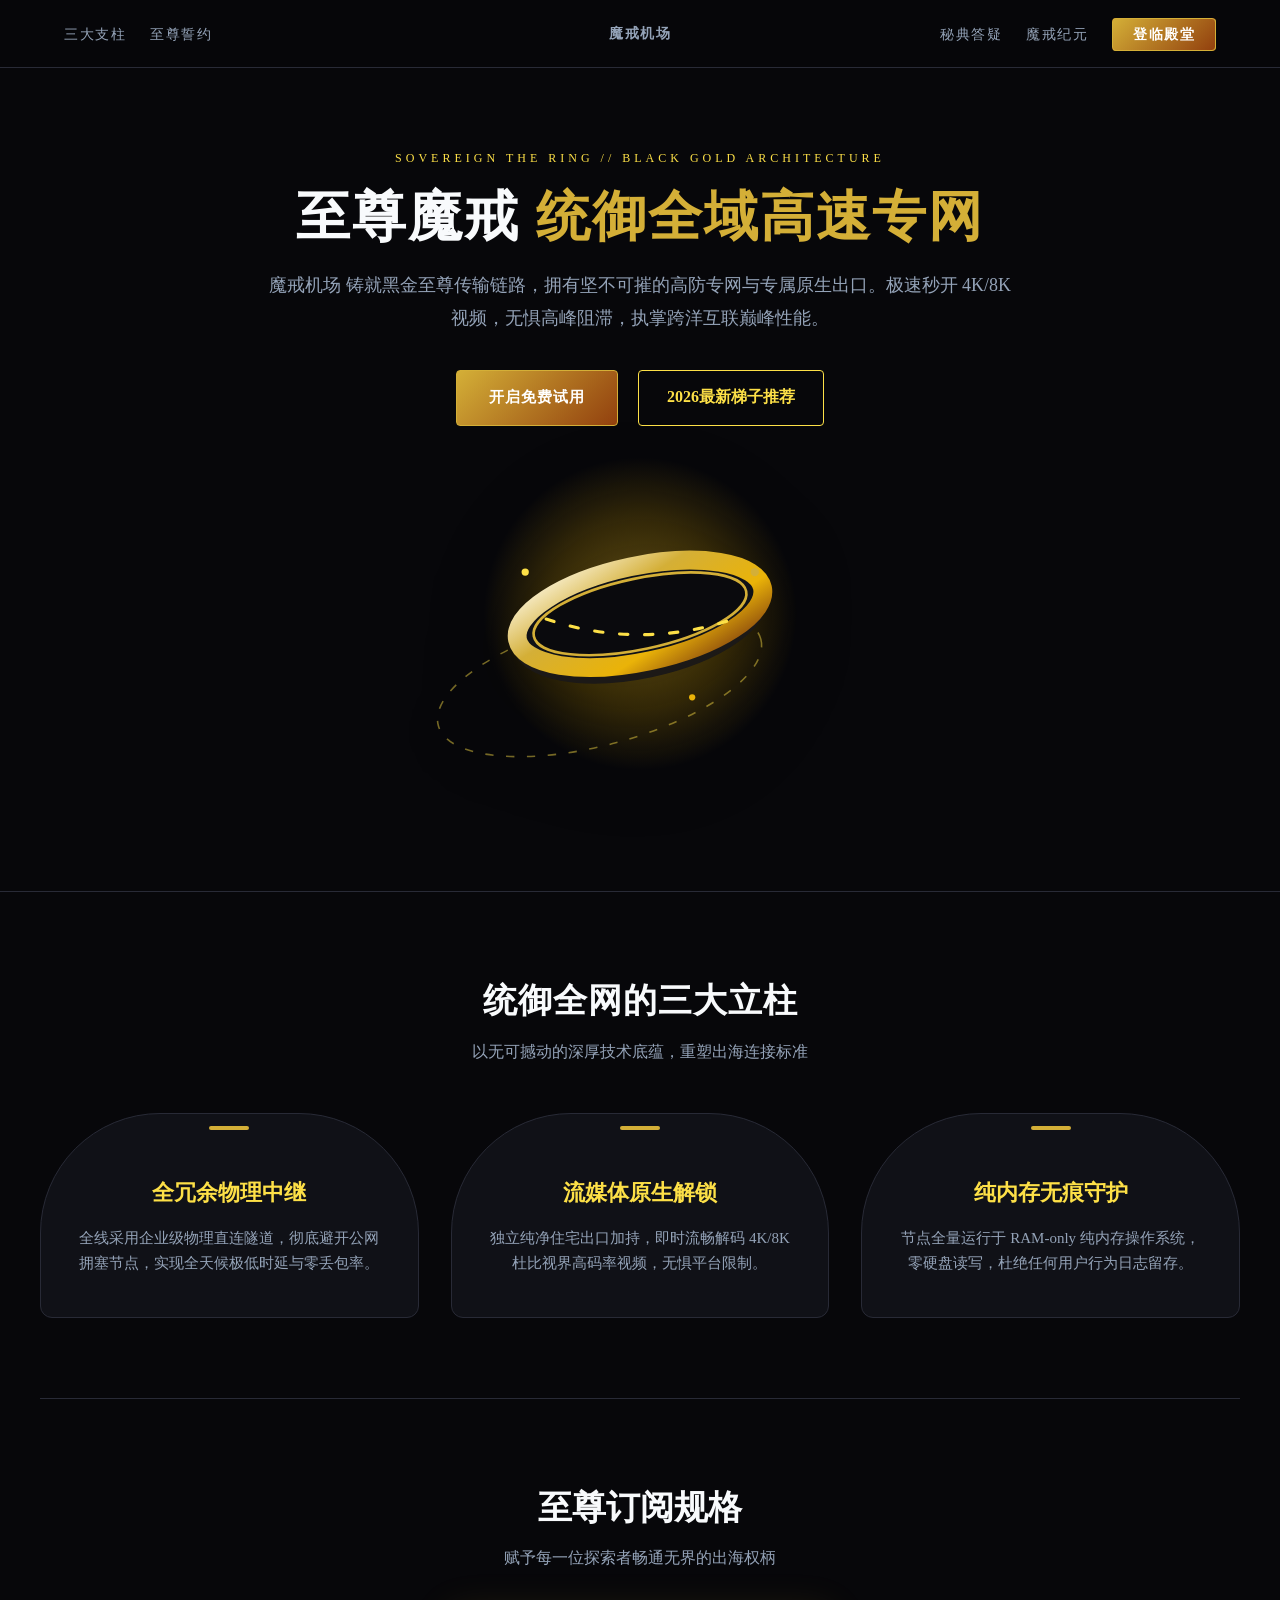
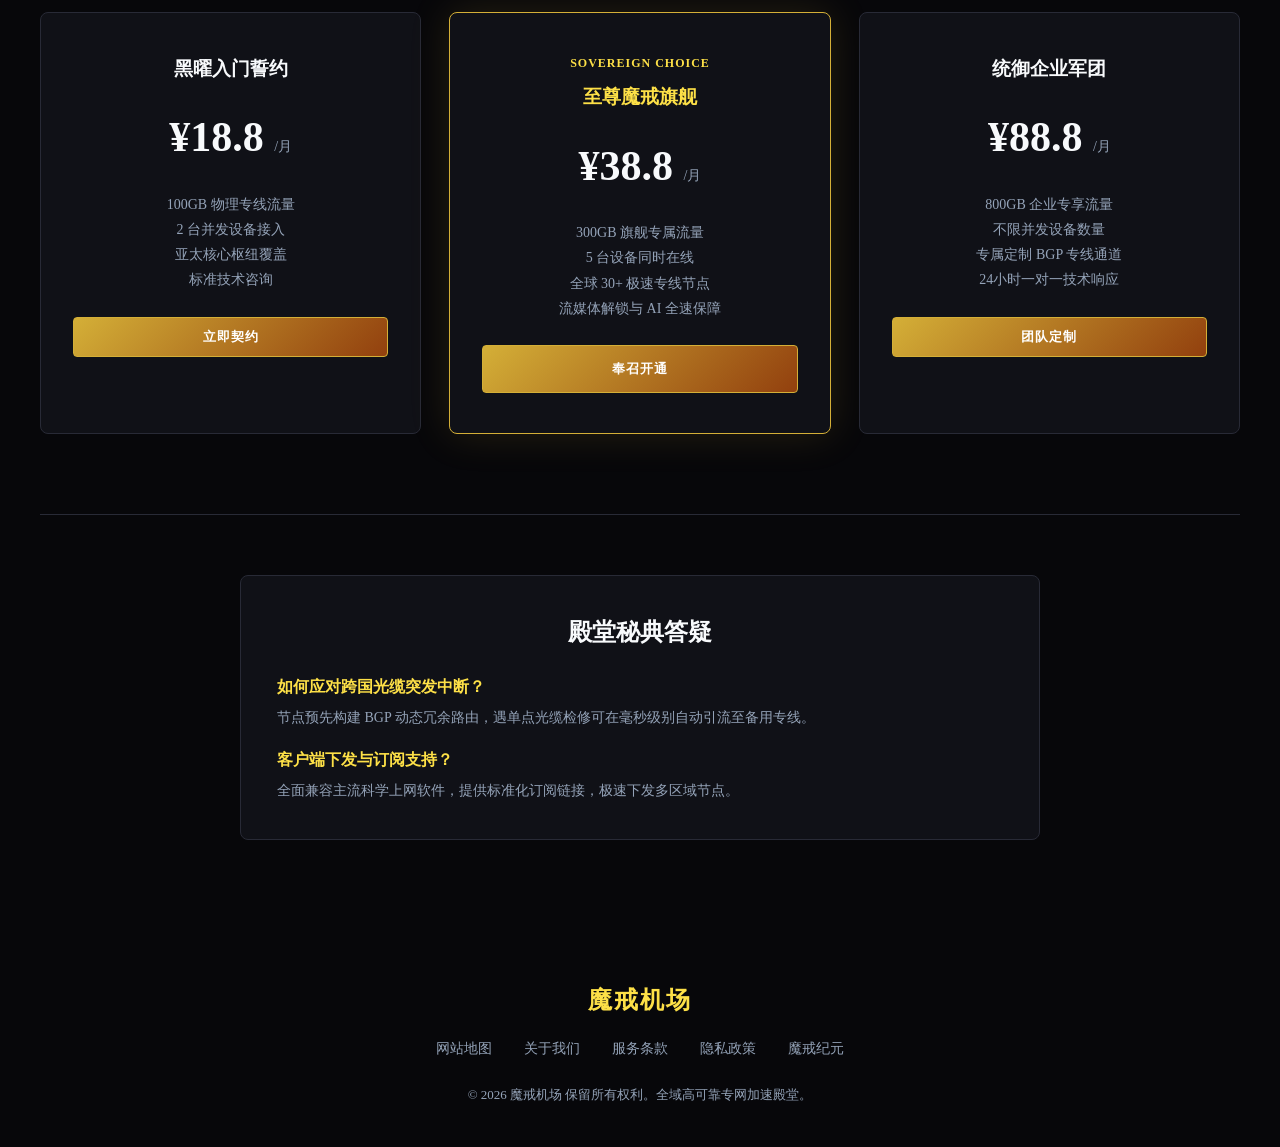
==== index.html @ 1547510c "feat: deploy mojiecloud.cfd landing page with full SEO suite" ====
<!DOCTYPE html>
<html lang="zh-CN">
<head>
  <meta charset="UTF-8">
  <meta name="viewport" content="width=device-width, initial-scale=1.0">
  <title>魔戒机场官方殿堂 - 2026至尊黑金物理专网加速器 | 4K极速秒开与AI大模型优质机场推荐</title>
  <meta name="description" content="魔戒机场以暗黑至尊三柱殿堂架构铸就黑金级专网体验。专属高防物理中继，4K/8K超清秒开无延迟，AI大模型流式交互持续稳固。">
  <link rel="canonical" href="https://mojiecloud.cfd/">
  <link rel="stylesheet" href="style.css">
  <meta property="og:type" content="website">
  <meta property="og:title" content="魔戒机场官方殿堂 - 2026至尊黑金物理专网加速器 | 4K极速秒开与AI大模型优质机场推荐">
  <meta property="og:description" content="魔戒机场以暗黑至尊三柱殿堂架构铸就黑金级专网体验。专属高防物理中继，4K/8K超清秒开无延迟，AI大模型流式交互持续稳固。">
  <meta property="og:url" content="https://mojiecloud.cfd/">
  <script type="application/ld+json">
  {"@context": "https://schema.org", "@type": "Product", "name": "魔戒机场至尊加速殿堂", "description": "魔戒机场以暗黑至尊三柱殿堂架构铸就黑金级专网体验。专属高防物理中继，4K/8K超清秒开无延迟，AI大模型流式交互持续稳固。", "brand": {"@type": "Brand", "name": "魔戒机场"}}
  </script>
</head>
<body>

  <!-- Symmetrical Classical Temple Nav -->
  <nav class="temple-nav">
    <div class="temple-container temple-nav-grid">
      <ul class="temple-nav-left">
        <li><a href="#pillars">三大支柱</a></li>
        <li><a href="#plans">至尊誓约</a></li>
      </ul>
      <a href="index.html" class="temple-crest">魔戒机场</a>
      <ul class="temple-nav-right">
        <li><a href="#faq">秘典答疑</a></li>
        <li><a href="chronicles.html">魔戒纪元</a></li>
        <li><a href="https://ww012.twilightaff.com/#/?code=A56DH1Af" class="btn-temple-gold" target="_blank" rel="nofollow">登临殿堂</a></li>
      </ul>
    </div>
  </nav>

  <!-- Cinematic Centerpiece Hero -->
  <header class="temple-hero">
    <div class="temple-container">
      <div style="font-size:12px; letter-spacing:4px; text-transform:uppercase; color:var(--accent); margin-bottom:16px;">SOVEREIGN THE RING // BLACK GOLD ARCHITECTURE</div>
      <h1 class="temple-hero-title">至尊魔戒 <span>统御全域高速专网</span></h1>
      <p class="temple-hero-lead">魔戒机场 铸就黑金至尊传输链路，拥有坚不可摧的高防专网与专属原生出口。极速秒开 4K/8K 视频，无惧高峰阻滞，执掌跨洋互联巅峰性能。</p>
      
      <div class="temple-hero-actions">
        <a href="https://ww012.twilightaff.com/#/?code=A56DH1Af" class="btn-temple-gold" style="padding:14px 32px; font-size:15px;" target="_blank" rel="nofollow">开启免费试用</a>
        <a href="https://tizilab.net/paihang/" style="padding:12px 28px; border:1px solid var(--accent); color:var(--accent); border-radius:4px; font-weight:700;" target="_blank">2026最新梯子推荐</a>
      </div>

      <div class="temple-halo-ring">
        
        <div class="motion-art-frame mojie-gold-frame" aria-label="黑金至尊魔戒插画">
          <svg class="motion-svg" width="100%" height="340" viewBox="0 0 460 360" fill="none" xmlns="http://www.w3.org/2000/svg">
            <defs>
              <linearGradient id="ringGoldGrad" x1="0%" y1="0%" x2="100%" y2="100%">
                <stop offset="0%" stop-color="#fffbeb"/>
                <stop offset="35%" stop-color="#d4af37"/>
                <stop offset="70%" stop-color="#eab308"/>
                <stop offset="100%" stop-color="#78350f"/>
              </linearGradient>
              <radialGradient id="ringAura" cx="50%" cy="50%" r="50%">
                <stop offset="0%" stop-color="#d4af37" stop-opacity="0.45"/>
                <stop offset="60%" stop-color="#eab308" stop-opacity="0.2"/>
                <stop offset="100%" stop-color="#eab308" stop-opacity="0"/>
              </radialGradient>
            </defs>
            <circle cx="230" cy="180" r="150" fill="url(#ringAura)" class="glow-pulse"/>
            <ellipse cx="230" cy="180" rx="160" ry="60" stroke="#fde047" stroke-width="1.5" stroke-dasharray="8 12" fill="none" opacity="0.45" transform="rotate(-15 230 180)" class="orbital-spin"/>
            <g class="ring-float" transform-origin="230 180">
              <ellipse cx="230" cy="188" rx="120" ry="50" fill="#0f1117" stroke="#1c1917" stroke-width="8" transform="rotate(-12 230 188)"/>
              <ellipse cx="230" cy="180" rx="120" ry="46" fill="none" stroke="url(#ringGoldGrad)" stroke-width="18" transform="rotate(-12 230 180)"/>
              <ellipse cx="230" cy="180" rx="104" ry="34" fill="#0a0a0d" stroke="#d4af37" stroke-width="2.5" transform="rotate(-12 230 180)"/>
              <path d="M 140 185 Q 230 215 320 185" stroke="#fde047" stroke-width="3" stroke-linecap="round" stroke-dasharray="8 16" fill="none" class="rune-shimmer"/>
            </g>
            <circle cx="120" cy="140" r="3.5" fill="#fde047" class="bubble-float-1"/>
            <circle cx="340" cy="140" r="4" fill="#d4af37" class="bubble-float-2"/>
            <circle cx="280" cy="260" r="3" fill="#eab308" class="bubble-float-3"/>
          </svg>
        </div>
        
      </div>
    </div>
  </header>

  <!-- The Three Pillars Architecture -->
  <section id="pillars" class="temple-container pillars-section">
    <div style="text-align:center;">
      <h2 style="font-size:34px; font-weight:900; letter-spacing:1px;">统御全网的三大立柱</h2>
      <p style="color:var(--muted); font-size:16px; margin-top:8px;">以无可撼动的深厚技术底蕴，重塑出海连接标准</p>
    </div>

    <div class="pillars-grid">
      <div class="pillar-card">
        <h3>全冗余物理中继</h3>
        <p>全线采用企业级物理直连隧道，彻底避开公网拥塞节点，实现全天候极低时延与零丢包率。</p>
      </div>
      <div class="pillar-card">
        <h3>流媒体原生解锁</h3>
        <p>独立纯净住宅出口加持，即时流畅解码 4K/8K 杜比视界高码率视频，无惧平台限制。</p>
      </div>
      <div class="pillar-card">
        <h3>纯内存无痕守护</h3>
        <p>节点全量运行于 RAM-only 纯内存操作系统，零硬盘读写，杜绝任何用户行为日志留存。</p>
      </div>
    </div>
  </section>

  <!-- Golden Scroll Tiers -->
  <section id="plans" class="temple-container scroll-tier-section">
    <div style="text-align:center;">
      <h2 style="font-size:34px; font-weight:900;">至尊订阅规格</h2>
      <p style="color:var(--muted); font-size:16px; margin-top:8px;">赋予每一位探索者畅通无界的出海权柄</p>
    </div>

    <div class="tier-columns">
      <div class="temple-tier-card">
        <h3>黑曜入门誓约</h3>
        <div class="temple-tier-price">¥18.8 <span style="font-size:14px; color:var(--muted); font-weight:normal;">/月</span></div>
        <p style="color:var(--muted); font-size:14px; line-height:1.8; margin-bottom:24px;">
          100GB 物理专线流量<br>2 台并发设备接入<br>亚太核心枢纽覆盖<br>标准技术咨询
        </p>
        <a href="https://ww012.twilightaff.com/#/?code=A56DH1Af" class="btn-temple-gold" style="display:block;" target="_blank" rel="nofollow">立即契约</a>
      </div>

      <div class="temple-tier-card featured">
        <div style="color:var(--accent); font-size:12px; font-weight:800; letter-spacing:1px; margin-bottom:8px;">SOVEREIGN CHOICE</div>
        <h3 style="color:var(--accent);">至尊魔戒旗舰</h3>
        <div class="temple-tier-price">¥38.8 <span style="font-size:14px; color:var(--muted); font-weight:normal;">/月</span></div>
        <p style="color:var(--muted); font-size:14px; line-height:1.8; margin-bottom:24px;">
          300GB 旗舰专属流量<br>5 台设备同时在线<br>全球 30+ 极速专线节点<br>流媒体解锁与 AI 全速保障
        </p>
        <a href="https://ww012.twilightaff.com/#/?code=A56DH1Af" class="btn-temple-gold" style="display:block; padding:12px;" target="_blank" rel="nofollow">奉召开通</a>
      </div>

      <div class="temple-tier-card">
        <h3>统御企业军团</h3>
        <div class="temple-tier-price">¥88.8 <span style="font-size:14px; color:var(--muted); font-weight:normal;">/月</span></div>
        <p style="color:var(--muted); font-size:14px; line-height:1.8; margin-bottom:24px;">
          800GB 企业专享流量<br>不限并发设备数量<br>专属定制 BGP 专线通道<br>24小时一对一技术响应
        </p>
        <a href="https://ww012.twilightaff.com/#/?code=A56DH1Af" class="btn-temple-gold" style="display:block;" target="_blank" rel="nofollow">团队定制</a>
      </div>
    </div>
  </section>

  <!-- FAQ -->
  <section id="faq" class="temple-container" style="padding:60px 0;">
    <div style="background:var(--panel); border:1px solid var(--border); border-radius:8px; padding:36px; max-width:800px; margin:0 auto;">
      <h2 style="font-size:24px; margin-bottom:20px; text-align:center;">殿堂秘典答疑</h2>
      <div style="margin-bottom:16px;">
        <h4 style="font-size:16px; color:var(--accent); margin-bottom:6px;">如何应对跨国光缆突发中断？</h4>
        <p style="font-size:14px; color:var(--muted);">节点预先构建 BGP 动态冗余路由，遇单点光缆检修可在毫秒级别自动引流至备用专线。</p>
      </div>
      <div>
        <h4 style="font-size:16px; color:var(--accent); margin-bottom:6px;">客户端下发与订阅支持？</h4>
        <p style="font-size:14px; color:var(--muted);">全面兼容主流科学上网软件，提供标准化订阅链接，极速下发多区域节点。</p>
      </div>
    </div>
  </section>

  <!-- Monolithic Temple Footer -->
  <footer class="temple-container temple-footer">
    <div style="font-size:24px; font-weight:900; color:var(--accent); letter-spacing:2px; margin-bottom:16px;">魔戒机场</div>
    <ul class="temple-footer-links">
      <li><a href="sitemap.html">网站地图</a></li>
      <li><a href="about.html">关于我们</a></li>
      <li><a href="terms.html">服务条款</a></li>
      <li><a href="privacy.html">隐私政策</a></li>
      <li><a href="chronicles.html">魔戒纪元</a></li>
    </ul>
    <p style="font-size:13px; color:var(--muted);">© 2026 魔戒机场 保留所有权利。全域高可靠专网加速殿堂。</p>
  </footer>

</body>
</html>
---- style.css ----
/* Archetype 7: Dark Sovereign Temple (mojiecloud.cfd) */
:root {
  --primary: #d4af37;
  --secondary: #eab308;
  --accent: #fde047;
  --bg: #07070a;
  --panel: #101117;
  --border: #282a36;
  --text: #f8fafc;
  --muted: #94a3b8;
  --link-color: #fde047;
}
* { box-sizing: border-box; margin: 0; padding: 0; }
body { background: var(--bg); color: var(--text); font-family: Georgia, -apple-system, "Songti SC", serif; line-height: 1.7; }
a { color: var(--link-color); text-decoration: none; }
a:visited { color: var(--link-color); }
a:hover { color: var(--primary); text-decoration: underline; }

/* Symmetrical Classical Temple Nav (Left 3 - Center Crest - Right 3) */
.temple-nav { border-bottom: 1px solid var(--border); padding: 20px 0; background: rgba(7, 7, 10, 0.96); position: sticky; top: 0; z-index: 99; }
.temple-container { max-width: 1200px; margin: 0 auto; padding: 0 24px; }
.temple-nav-grid { display: grid; grid-template-columns: 1fr auto 1fr; align-items: center; }
.temple-nav-left { list-style: none; display: flex; gap: 24px; }
.temple-nav-right { list-style: none; display: flex; gap: 24px; justify-content: flex-end; align-items: center; }
.temple-nav a { font-size: 14px; letter-spacing: 1.5px; text-transform: uppercase; color: var(--muted); }
.temple-nav a:hover { color: var(--accent); }
.temple-crest { font-size: 24px; font-weight: 900; letter-spacing: 3px; color: var(--accent); text-align: center; }
.btn-temple-gold { background: linear-gradient(135deg, var(--primary), #92400e); color: #fff !important; padding: 8px 20px; border-radius: 4px; font-weight: 700; font-size: 13px; letter-spacing: 1px; border: 1px solid var(--primary); text-decoration: none !important; }

/* Cinematic Centerpiece Hero */
.temple-hero { padding: 80px 0 60px; text-align: center; border-bottom: 1px solid var(--border); }
.temple-halo-ring { max-width: 480px; margin: 0 auto 30px; }
.temple-hero-title { font-size: 54px; font-weight: 900; letter-spacing: 2px; line-height: 1.2; margin-bottom: 20px; }
.temple-hero-title span { color: var(--primary); }
.temple-hero-lead { font-size: 18px; color: var(--muted); max-width: 760px; margin: 0 auto 36px; line-height: 1.8; }
.temple-hero-actions { display: flex; justify-content: center; gap: 20px; flex-wrap: wrap; }

/* The Three Pillars Architecture (Tall arched monoliths) */
.pillars-section { padding: 80px 0; border-bottom: 1px solid var(--border); }
.pillars-grid { display: grid; grid-template-columns: repeat(3, 1fr); gap: 32px; margin-top: 48px; }
.pillar-card { background: var(--panel); border: 1px solid var(--border); border-radius: 120px 120px 12px 12px; padding: 60px 32px 40px; text-align: center; display: flex; flex-direction: column; position: relative; }
.pillar-card::before { content: ""; position: absolute; top: 12px; left: 50%; transform: translateX(-50%); width: 40px; height: 4px; background: var(--primary); border-radius: 2px; }
.pillar-card h3 { font-size: 22px; margin-bottom: 14px; color: var(--accent); }
.pillar-card p { font-size: 15px; color: var(--muted); line-height: 1.7; }

/* Golden Scroll Tiers */
.scroll-tier-section { padding: 80px 0; border-bottom: 1px solid var(--border); }
.tier-columns { display: grid; grid-template-columns: repeat(3, 1fr); gap: 28px; margin-top: 40px; }
.temple-tier-card { background: var(--panel); border: 1px solid var(--border); padding: 40px 32px; text-align: center; border-radius: 8px; }
.temple-tier-card.featured { border-color: var(--primary); box-shadow: 0 0 40px rgba(212, 175, 55, 0.15); }
.temple-tier-price { font-size: 42px; font-weight: 900; margin: 18px 0; color: var(--text); }

/* Monolithic Temple Footer */
.temple-footer { padding: 80px 0 40px; text-align: center; }
.temple-footer-links { list-style: none; display: flex; justify-content: center; gap: 32px; margin-bottom: 24px; font-size: 14px; }
.temple-footer-links a { color: var(--muted); }
.temple-footer-links a:hover { color: var(--accent); }

@media (max-width: 900px) {
  .temple-nav-grid { grid-template-columns: 1fr; gap: 16px; text-align: center; }
  .temple-nav-left, .temple-nav-right { justify-content: center; }
  .temple-hero-title { font-size: 36px; }
  .pillars-grid { grid-template-columns: 1fr; }
  .tier-columns { grid-template-columns: 1fr; }
}


/* ==========================================================================
   Hero SVG Motion Core & Animation Keyframes (Guaranteed Visibility)
   ========================================================================== */
.motion-art-frame {
  width: 100% !important;
  max-width: 480px !important;
  min-height: 280px !important;
  margin: 0 auto !important;
  display: flex !important;
  justify-content: center !important;
  align-items: center !important;
  position: relative !important;
  flex-shrink: 0 !important;
}

.motion-svg {
  width: 100% !important;
  max-width: 480px !important;
  height: auto !important;
  min-height: 260px !important;
  display: block !important;
  overflow: visible !important;
  filter: drop-shadow(0 15px 35px rgba(0, 0, 0, 0.65)) !important;
}

@keyframes glowPulse {
  0%, 100% { transform: scale(1); opacity: 0.8; }
  50% { transform: scale(1.08); opacity: 1; }
}

@keyframes creamBounce {
  0%, 100% { transform: translateY(0); }
  50% { transform: translateY(-5px); }
}

@keyframes berryFloat {
  0%, 100% { transform: translateY(0) rotate(0deg); }
  50% { transform: translateY(-6px) rotate(4deg); }
}

@keyframes strawShake {
  0%, 100% { transform: rotate(0deg); }
  50% { transform: rotate(-2.5deg); }
}

@keyframes bubbleFloat {
  0% { transform: translateY(0); opacity: 0.25; }
  50% { opacity: 0.9; }
  100% { transform: translateY(-24px); opacity: 0; }
}

@keyframes ringFloat {
  0%, 100% { transform: translateY(0) rotate(-12deg); }
  50% { transform: translateY(-10px) rotate(-8deg); }
}

@keyframes runeShimmer {
  0%, 100% { opacity: 0.35; stroke-dashoffset: 0; }
  50% { opacity: 1; stroke-dashoffset: 24; }
}

@keyframes spinCW {
  from { transform: rotate(0deg); }
  to { transform: rotate(360deg); }
}

@keyframes spinCCW {
  from { transform: rotate(0deg); }
  to { transform: rotate(-360deg); }
}

@keyframes stepPulse {
  0%, 100% { opacity: 0.7; transform: translateY(0); }
  50% { opacity: 1; transform: translateY(-4px); }
}

@keyframes cloudDrift {
  0%, 100% { transform: translateX(0); }
  50% { transform: translateX(16px); }
}

@keyframes rayAscend {
  0% { stroke-dashoffset: 20; opacity: 0.2; }
  50% { opacity: 0.95; }
  100% { stroke-dashoffset: 0; opacity: 0.2; }
}

.glow-pulse { animation: glowPulse 4s ease-in-out infinite; transform-origin: center; }
.cream-bounce { animation: creamBounce 3.5s ease-in-out infinite; }
.berry-float { animation: berryFloat 3s ease-in-out infinite; transform-origin: 230px 85px; }
.straw-shake { animation: strawShake 4s ease-in-out infinite; transform-origin: 210px 250px; }
.bubble-float-1 { animation: bubbleFloat 3s ease-in-out infinite; }
.bubble-float-2 { animation: bubbleFloat 4.2s ease-in-out infinite 0.8s; }
.bubble-float-3 { animation: bubbleFloat 3.6s ease-in-out infinite 1.5s; }

.ring-float { animation: ringFloat 5s ease-in-out infinite; }
.rune-shimmer { animation: runeShimmer 3s ease-in-out infinite; }
.orbital-spin { animation: spinCW 25s linear infinite; transform-origin: 230px 180px; }
.ring-spin-cw { animation: spinCW 18s linear infinite; transform-origin: 230px 180px; }
.ring-spin-ccw { animation: spinCCW 24s linear infinite; transform-origin: 230px 180px; }

.step-pulse-1 { animation: stepPulse 3s ease-in-out infinite 0s; }
.step-pulse-2 { animation: stepPulse 3s ease-in-out infinite 0.7s; }
.step-pulse-3 { animation: stepPulse 3s ease-in-out infinite 1.4s; }
.step-pulse-4 { animation: stepPulse 3s ease-in-out infinite 2.1s; }
.cloud-drift-1 { animation: cloudDrift 6s ease-in-out infinite; }
.cloud-drift-2 { animation: cloudDrift 7s ease-in-out infinite 1s; }
.ray-ascend { animation: rayAscend 2.5s linear infinite; }
.crystal-spin { animation: spinCW 12s linear infinite; transform-origin: center; }
.mint-leaf-float { animation: berryFloat 4s ease-in-out infinite; transform-origin: 230px 95px; }

@media (prefers-reduced-motion: reduce) {
  * {
    animation-duration: 0.01ms !important;
    animation-iteration-count: 1 !important;
    transition-duration: 0.01ms !important;
  }
}
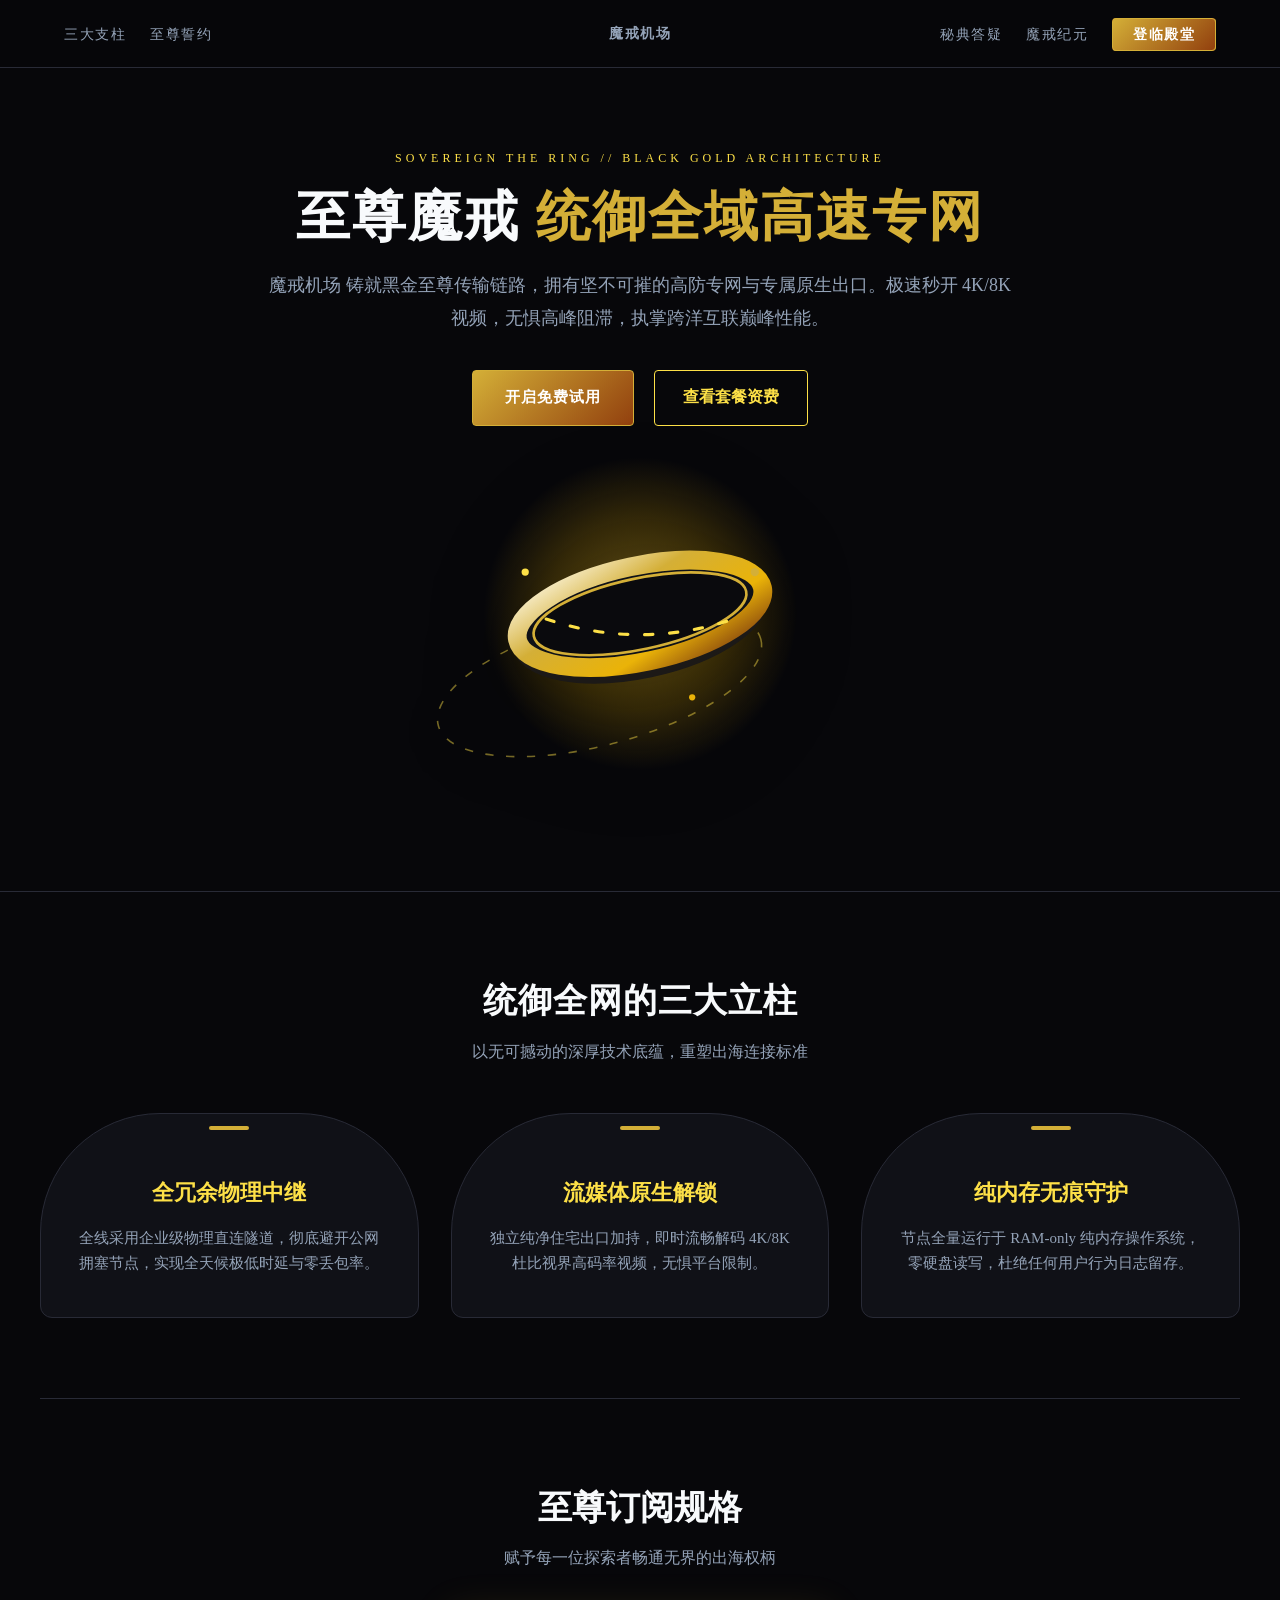
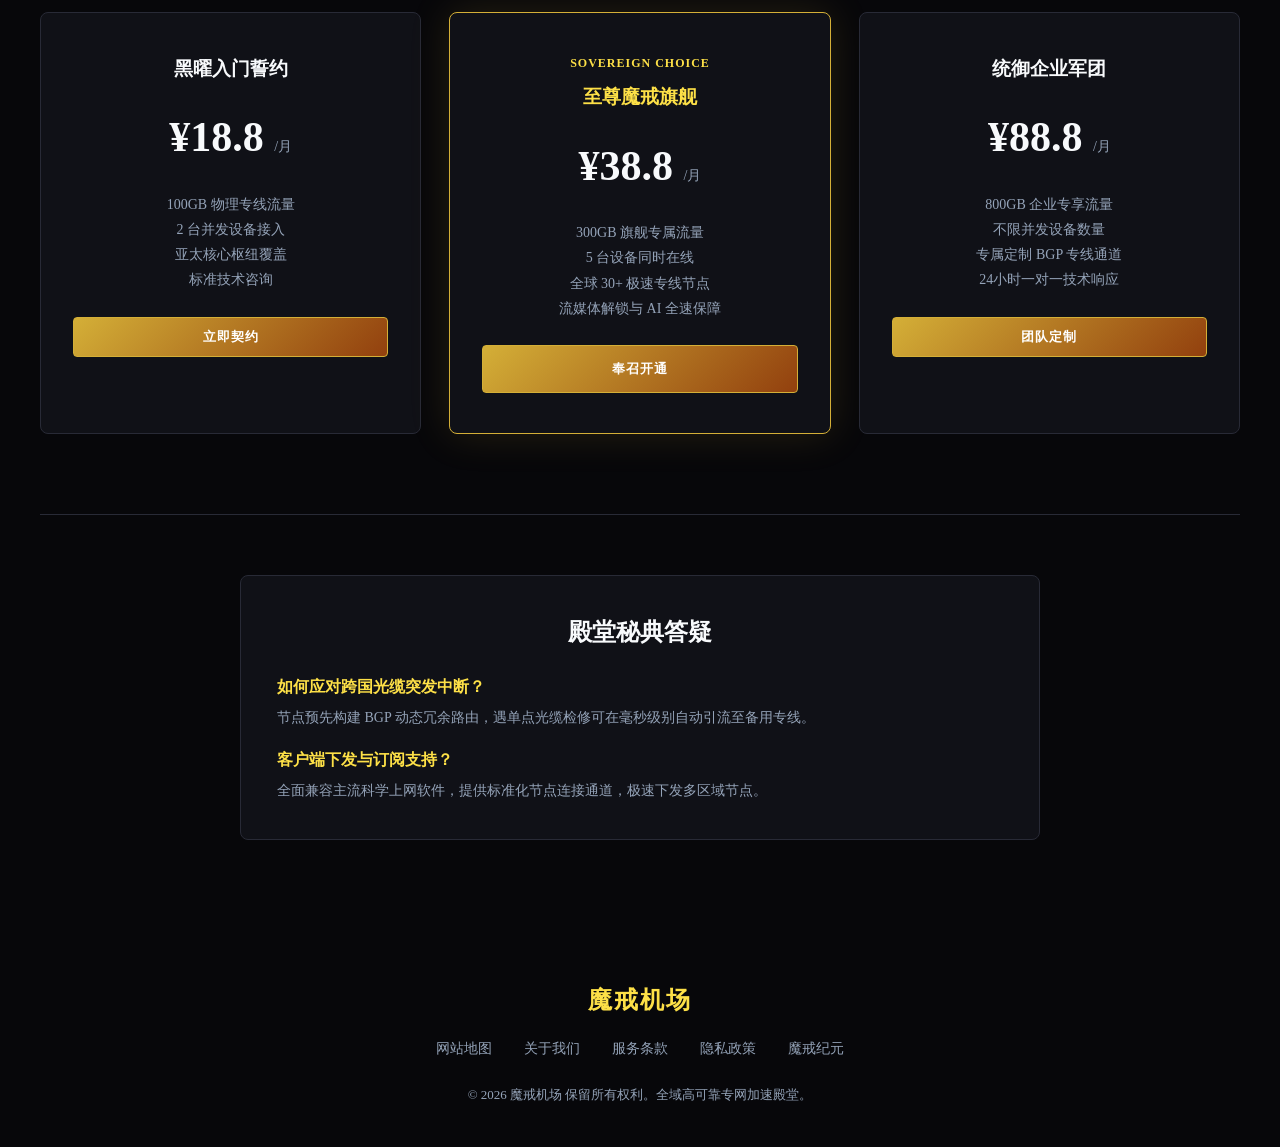
==== commit 7f04c593: "fix: remove external blog links, desensitize subscription terms, and align official landing page sty" ====
--- a/index.html
+++ b/index.html
@@ -42,7 +42,7 @@
       
       <div class="temple-hero-actions">
         <a href="https://ww012.twilightaff.com/#/?code=A56DH1Af" class="btn-temple-gold" style="padding:14px 32px; font-size:15px;" target="_blank" rel="nofollow">开启免费试用</a>
-        <a href="https://tizilab.net/paihang/" style="padding:12px 28px; border:1px solid var(--accent); color:var(--accent); border-radius:4px; font-weight:700;" target="_blank">2026最新梯子推荐</a>
+        <a href="#plans" style="padding:12px 28px; border:1px solid var(--accent); color:var(--accent); border-radius:4px; font-weight:700;" target="_blank">查看套餐资费</a>
       </div>
 
       <div class="temple-halo-ring">
@@ -151,7 +151,7 @@
       </div>
       <div>
         <h4 style="font-size:16px; color:var(--accent); margin-bottom:6px;">客户端下发与订阅支持？</h4>
-        <p style="font-size:14px; color:var(--muted);">全面兼容主流科学上网软件，提供标准化订阅链接，极速下发多区域节点。</p>
+        <p style="font-size:14px; color:var(--muted);">全面兼容主流科学上网软件，提供标准化节点连接通道，极速下发多区域节点。</p>
       </div>
     </div>
   </section>
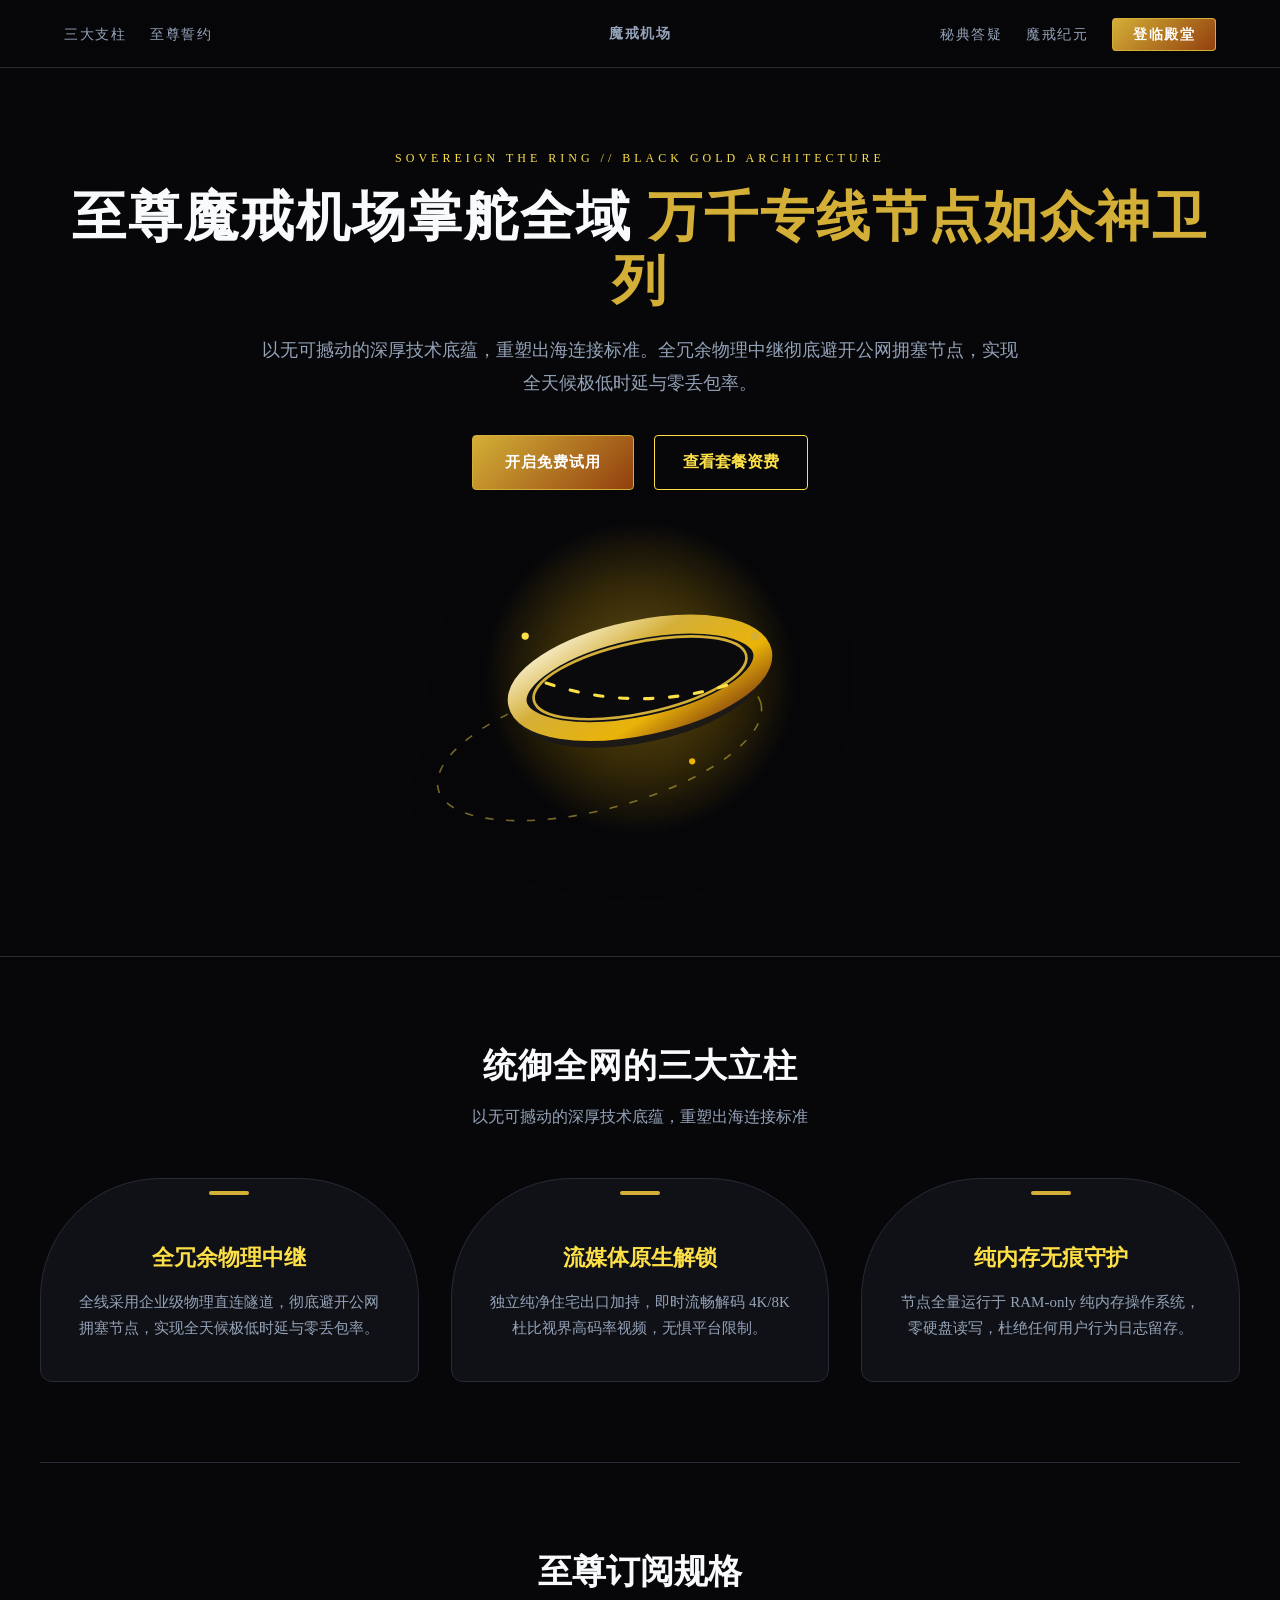
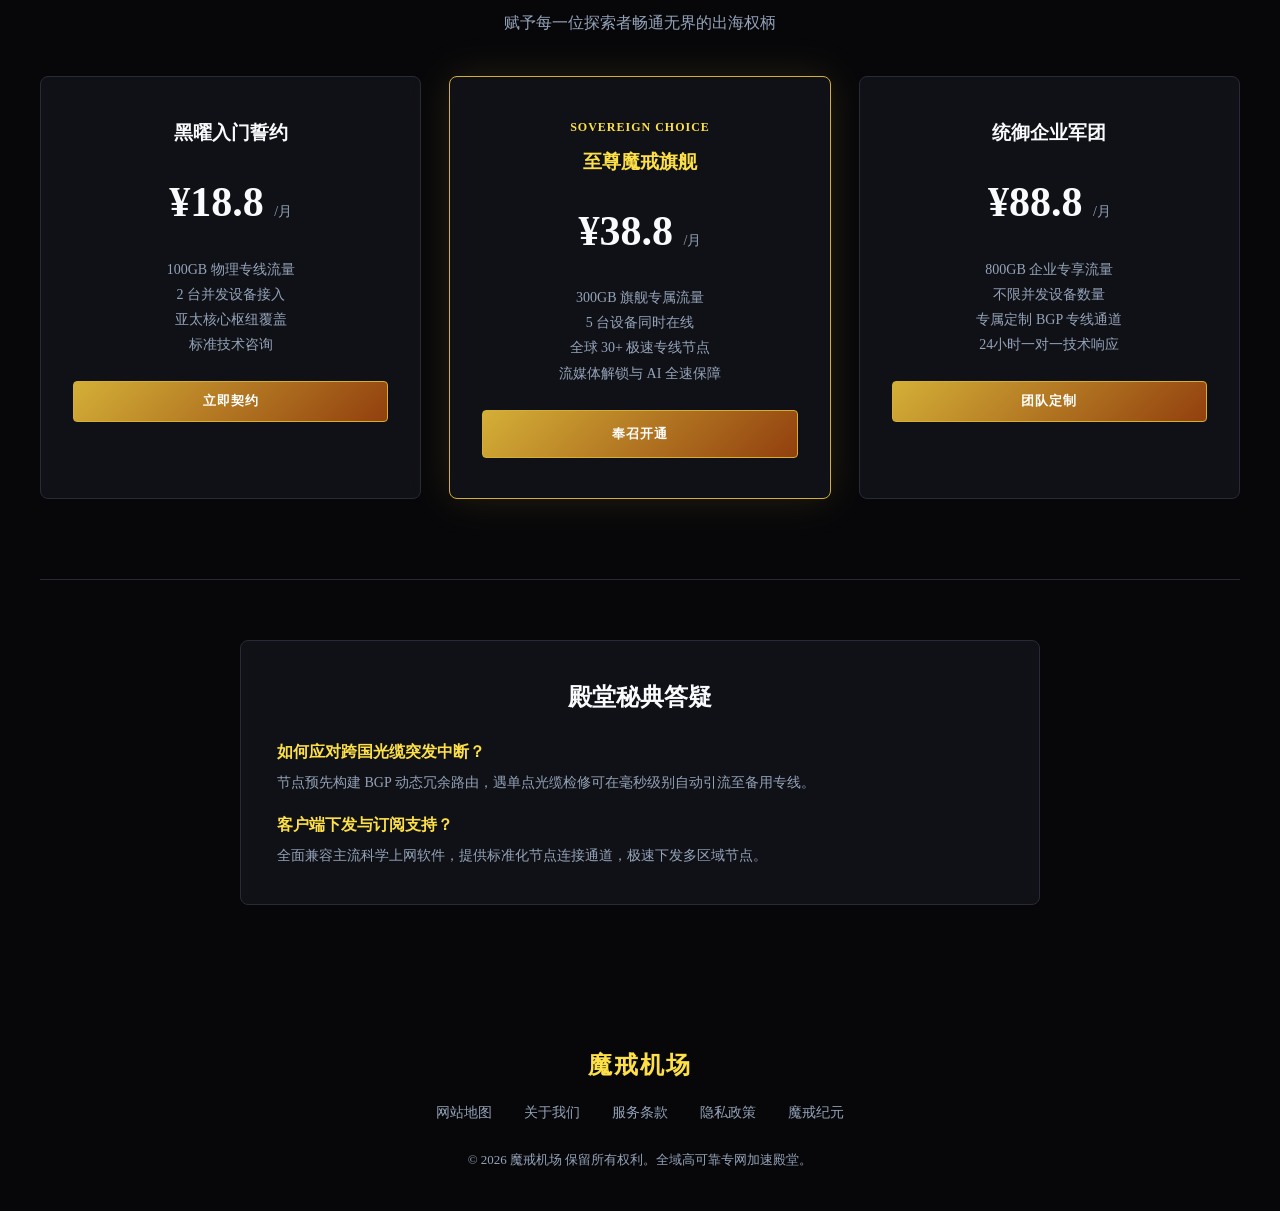
==== commit 166b97ed: "revert: restore original layout and structure prior to pricing changes while keeping bespoke hero in" ====
--- a/index.html
+++ b/index.html
@@ -3,7 +3,7 @@
 <head>
   <meta charset="UTF-8">
   <meta name="viewport" content="width=device-width, initial-scale=1.0">
-  <title>魔戒机场官方殿堂 - 2026至尊黑金物理专网加速器 | 4K极速秒开与AI大模型优质机场推荐</title>
+  <title>魔戒机场核心专网 - 2026至尊黑金物理专网加速器 | 4K极速秒开与AI大模型优质机场推荐</title>
   <meta name="description" content="魔戒机场以暗黑至尊三柱殿堂架构铸就黑金级专网体验。专属高防物理中继，4K/8K超清秒开无延迟，AI大模型流式交互持续稳固。">
   <link rel="canonical" href="https://mojiecloud.cfd/">
   <link rel="stylesheet" href="style.css">
@@ -37,8 +37,8 @@
   <header class="temple-hero">
     <div class="temple-container">
       <div style="font-size:12px; letter-spacing:4px; text-transform:uppercase; color:var(--accent); margin-bottom:16px;">SOVEREIGN THE RING // BLACK GOLD ARCHITECTURE</div>
-      <h1 class="temple-hero-title">至尊魔戒 <span>统御全域高速专网</span></h1>
-      <p class="temple-hero-lead">魔戒机场 铸就黑金至尊传输链路，拥有坚不可摧的高防专网与专属原生出口。极速秒开 4K/8K 视频，无惧高峰阻滞，执掌跨洋互联巅峰性能。</p>
+      <h1 class="temple-hero-title">至尊魔戒机场掌舵全域 <span>万千专线节点如众神卫列</span></h1>
+      <p class="temple-hero-lead">以无可撼动的深厚技术底蕴，重塑出海连接标准。全冗余物理中继彻底避开公网拥塞节点，实现全天候极低时延与零丢包率。</p>
       
       <div class="temple-hero-actions">
         <a href="https://ww012.twilightaff.com/#/?code=A56DH1Af" class="btn-temple-gold" style="padding:14px 32px; font-size:15px;" target="_blank" rel="nofollow">开启免费试用</a>
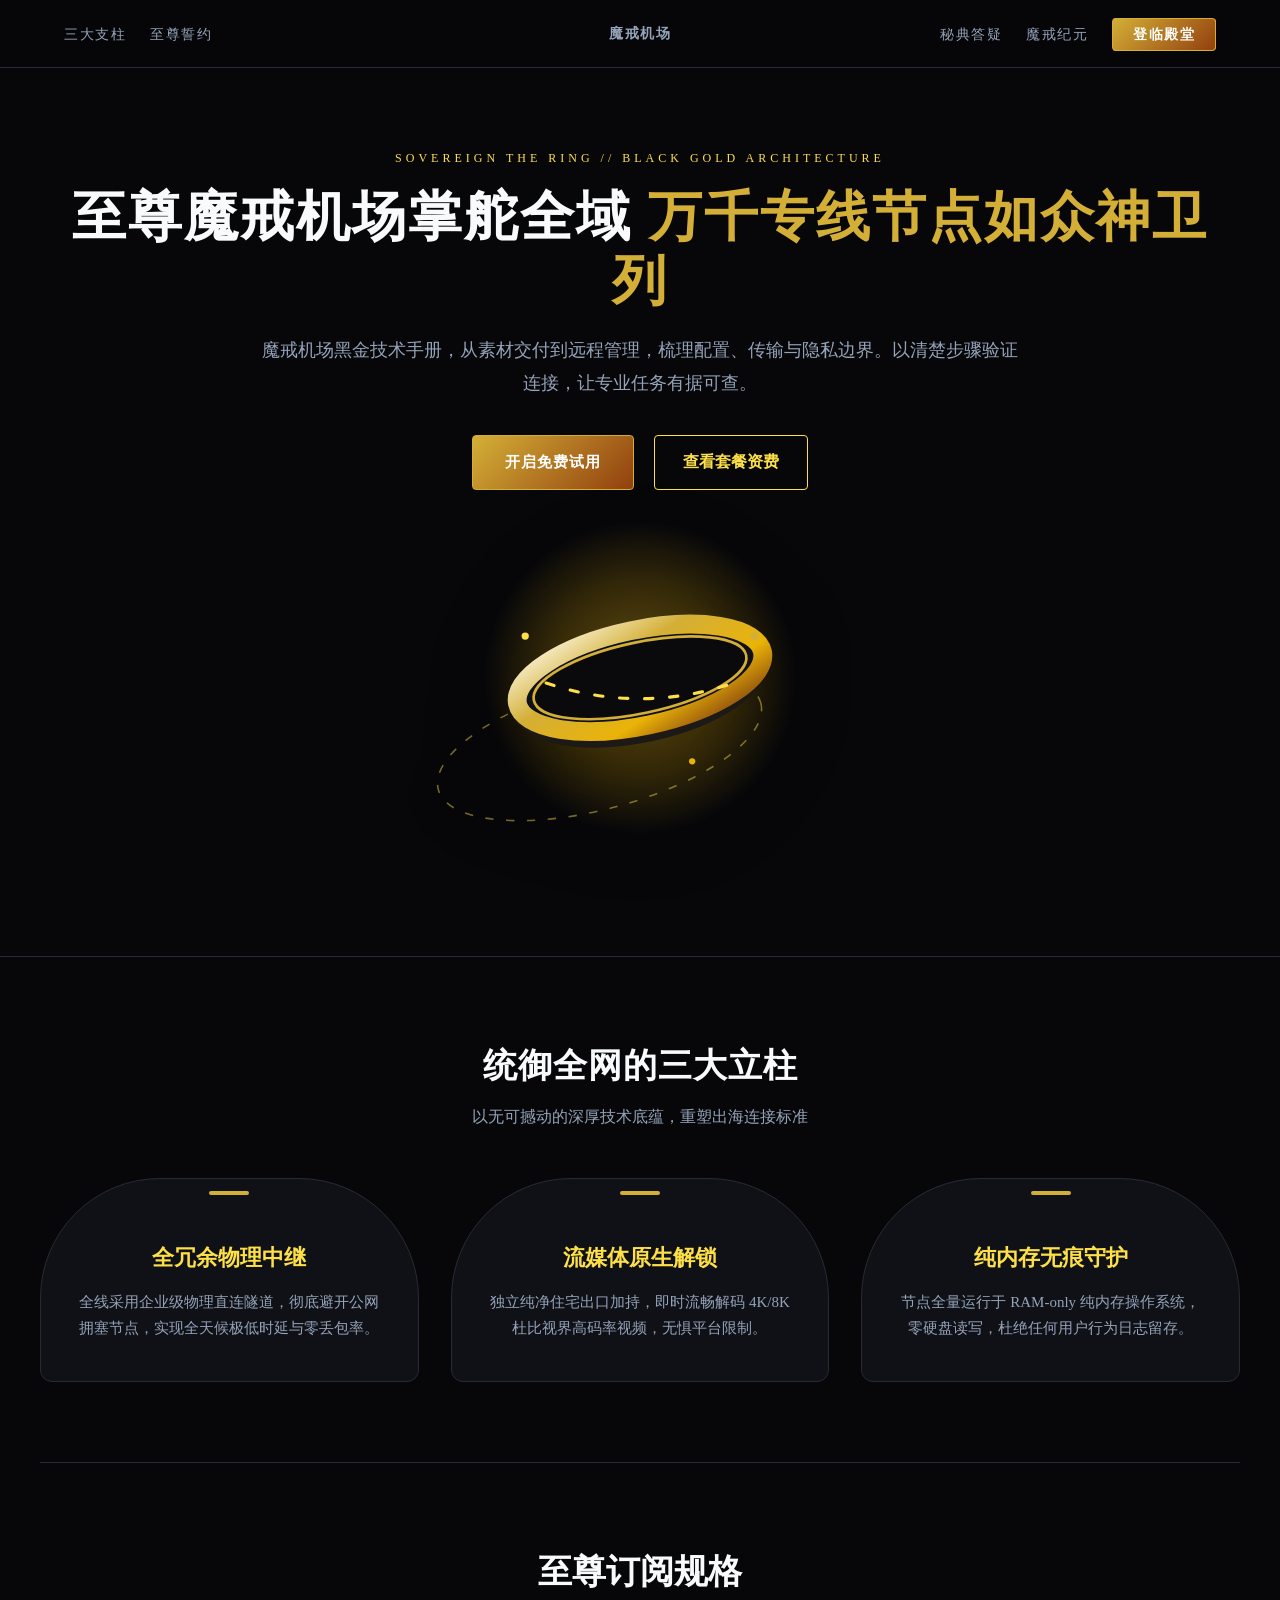
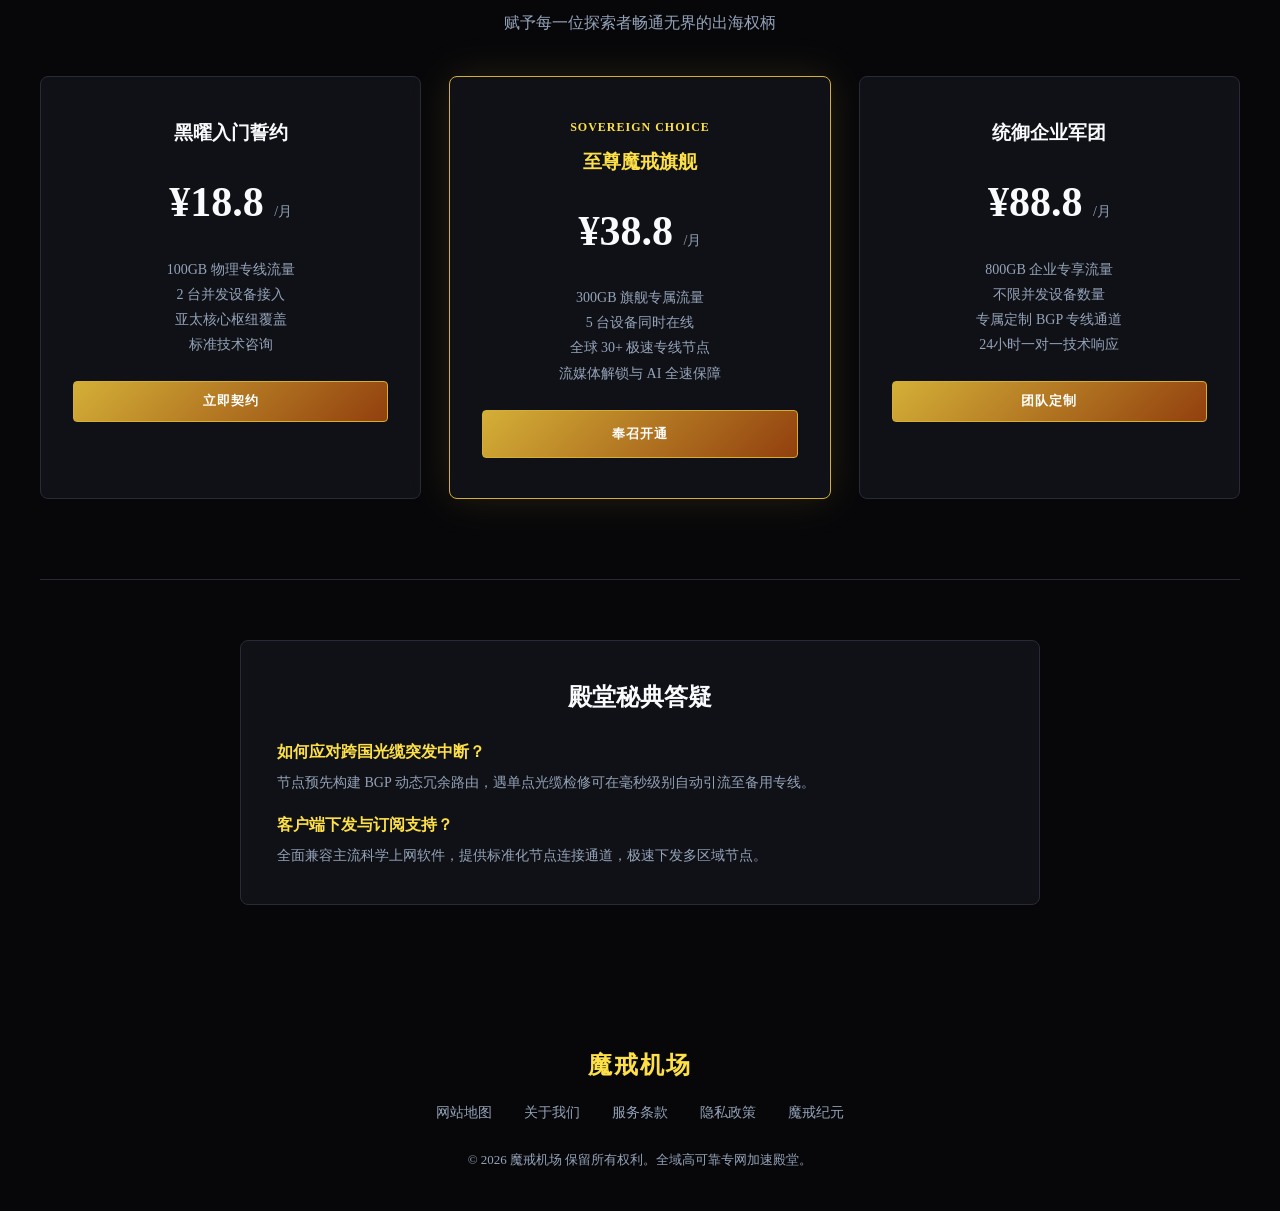
==== commit 52596805: "Improve practical airport guides and update recommendation links" ====
--- a/index.html
+++ b/index.html
@@ -3,13 +3,13 @@
 <head>
   <meta charset="UTF-8">
   <meta name="viewport" content="width=device-width, initial-scale=1.0">
-  <title>魔戒机场核心专网 - 2026至尊黑金物理专网加速器 | 4K极速秒开与AI大模型优质机场推荐</title>
-  <meta name="description" content="魔戒机场以暗黑至尊三柱殿堂架构铸就黑金级专网体验。专属高防物理中继，4K/8K超清秒开无延迟，AI大模型流式交互持续稳固。">
+  <title>魔戒机场｜创作传输、远程连接与隐私核对指南</title>
+  <meta name="description" content="魔戒机场黑金技术手册，从素材交付到远程管理，梳理配置、传输与隐私边界。以清楚步骤验证连接，让专业任务有据可查。">
   <link rel="canonical" href="https://mojiecloud.cfd/">
   <link rel="stylesheet" href="style.css">
   <meta property="og:type" content="website">
-  <meta property="og:title" content="魔戒机场官方殿堂 - 2026至尊黑金物理专网加速器 | 4K极速秒开与AI大模型优质机场推荐">
-  <meta property="og:description" content="魔戒机场以暗黑至尊三柱殿堂架构铸就黑金级专网体验。专属高防物理中继，4K/8K超清秒开无延迟，AI大模型流式交互持续稳固。">
+  <meta property="og:title" content="魔戒机场｜创作传输、远程连接与隐私核对指南">
+  <meta property="og:description" content="魔戒机场黑金技术手册，从素材交付到远程管理，梳理配置、传输与隐私边界。以清楚步骤验证连接，让专业任务有据可查。">
   <meta property="og:url" content="https://mojiecloud.cfd/">
   <script type="application/ld+json">
   {"@context": "https://schema.org", "@type": "Product", "name": "魔戒机场至尊加速殿堂", "description": "魔戒机场以暗黑至尊三柱殿堂架构铸就黑金级专网体验。专属高防物理中继，4K/8K超清秒开无延迟，AI大模型流式交互持续稳固。", "brand": {"@type": "Brand", "name": "魔戒机场"}}
@@ -38,7 +38,7 @@
     <div class="temple-container">
       <div style="font-size:12px; letter-spacing:4px; text-transform:uppercase; color:var(--accent); margin-bottom:16px;">SOVEREIGN THE RING // BLACK GOLD ARCHITECTURE</div>
       <h1 class="temple-hero-title">至尊魔戒机场掌舵全域 <span>万千专线节点如众神卫列</span></h1>
-      <p class="temple-hero-lead">以无可撼动的深厚技术底蕴，重塑出海连接标准。全冗余物理中继彻底避开公网拥塞节点，实现全天候极低时延与零丢包率。</p>
+      <p class="temple-hero-lead">魔戒机场黑金技术手册，从素材交付到远程管理，梳理配置、传输与隐私边界。以清楚步骤验证连接，让专业任务有据可查。</p>
       
       <div class="temple-hero-actions">
         <a href="https://ww012.twilightaff.com/#/?code=A56DH1Af" class="btn-temple-gold" style="padding:14px 32px; font-size:15px;" target="_blank" rel="nofollow">开启免费试用</a>
